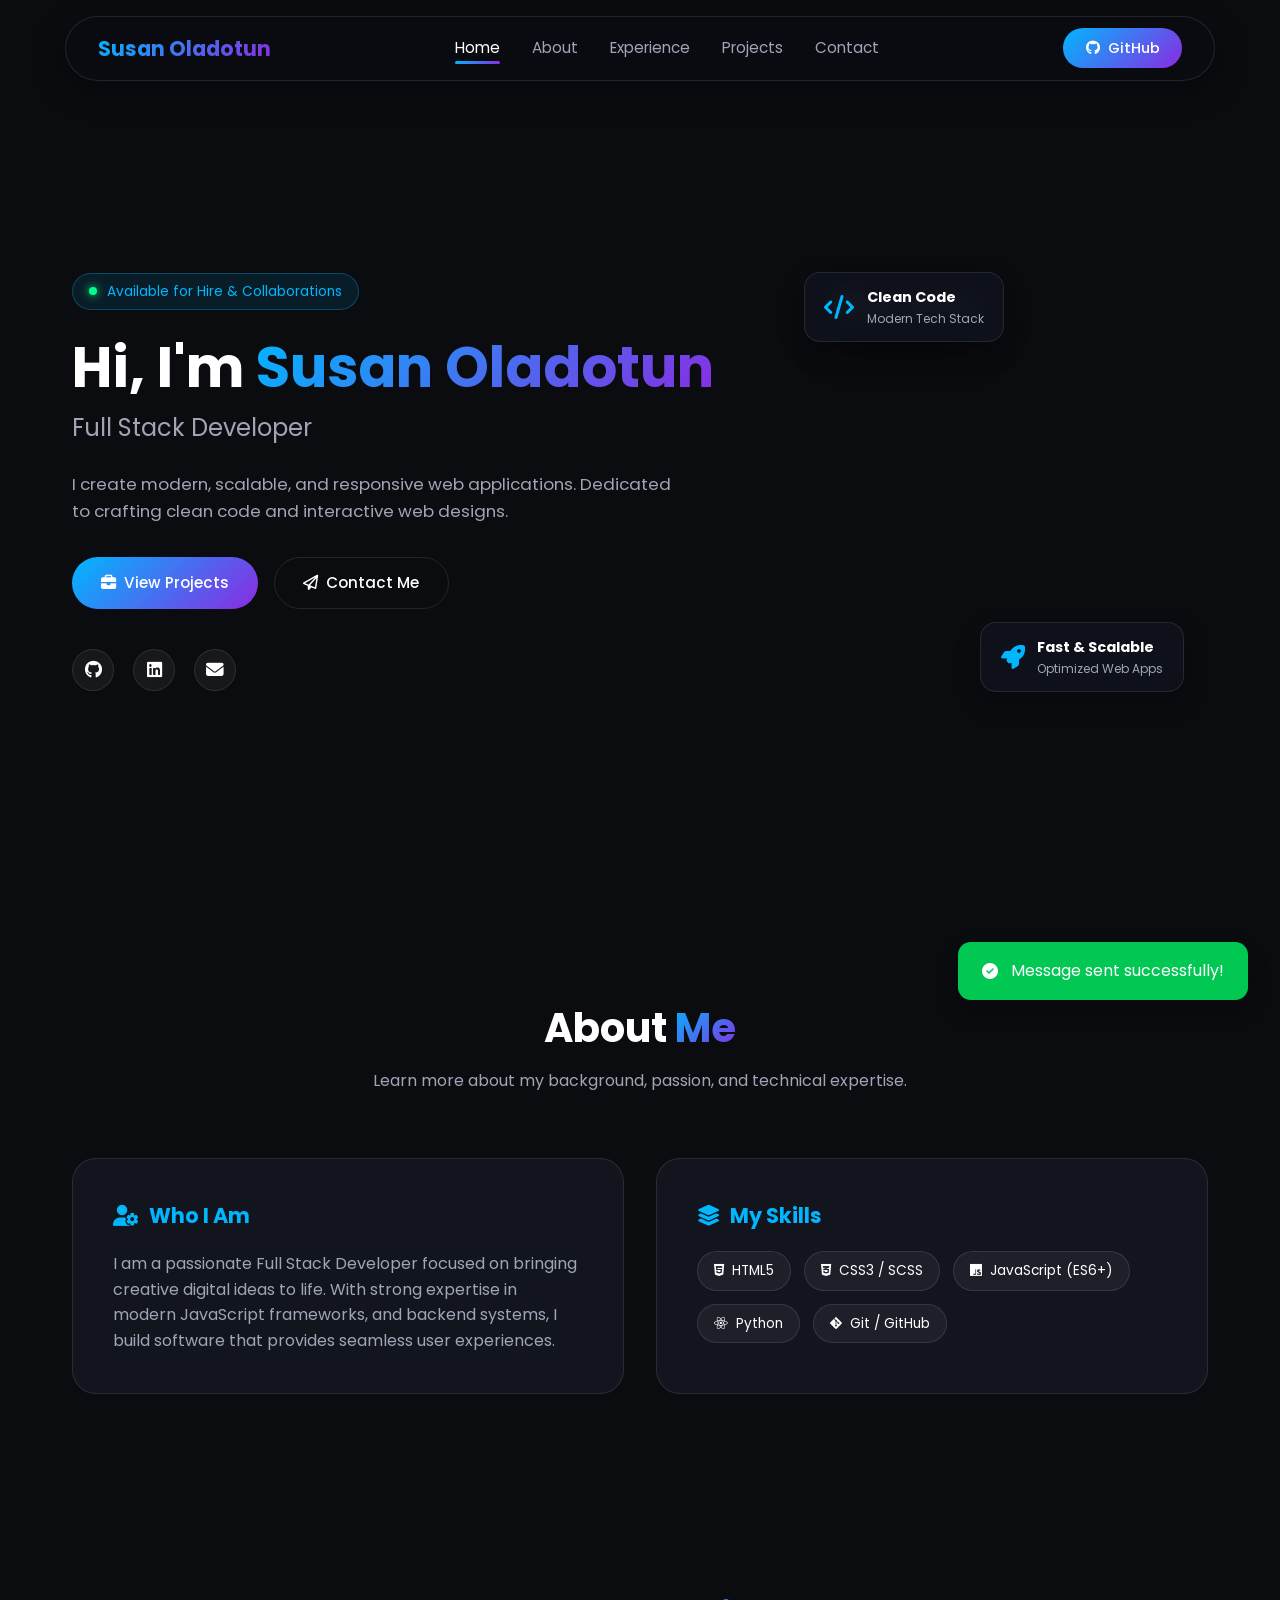
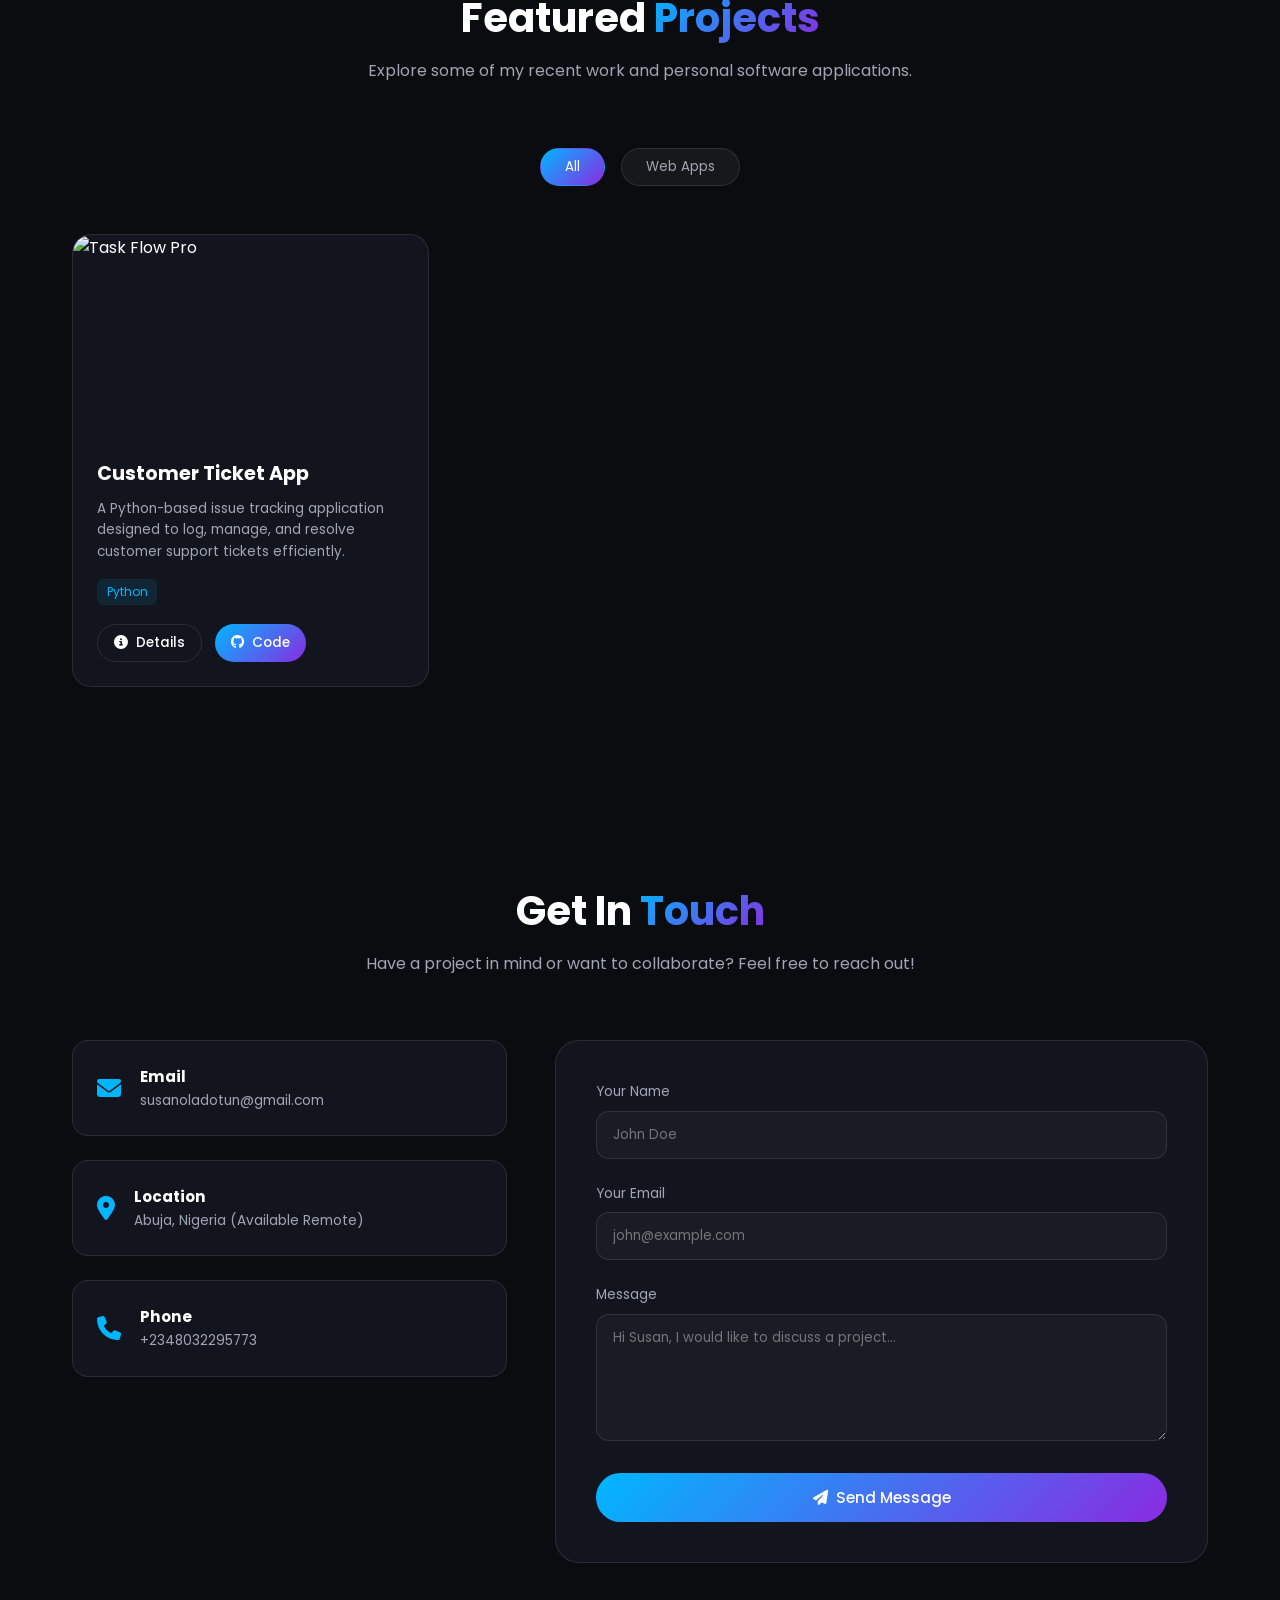
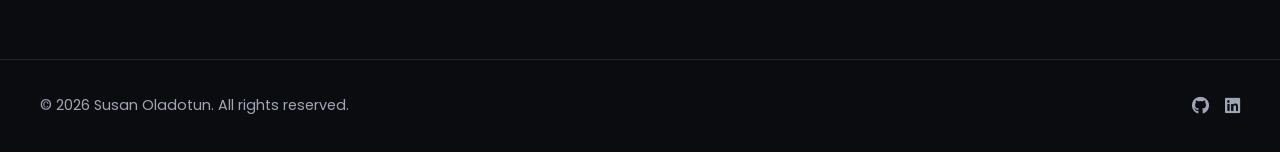
==== index.html @ 7b650ba0 "Add files via upload" ====
<!DOCTYPE html>
<html lang="en">
<head>
    <meta charset="UTF-8">
    <meta name="viewport" content="width=device-width, initial-scale=1.0">
    <title>Susan Oladotun | Portfolio</title>
    <!-- Google Fonts -->
    <link rel="preconnect" href="https://fonts.googleapis.com">
    <link rel="preconnect" href="https://fonts.gstatic.com" crossorigin>
    <link href="https://fonts.googleapis.com/css2?family=Poppins:wght@300;400;500;600;700&display=swap" rel="stylesheet">
    <!-- FontAwesome Icons CDN -->
    <link rel="stylesheet" href="https://cdnjs.cloudflare.com/ajax/libs/font-awesome/6.4.0/css/all.min.css">
    <!-- Custom CSS -->
    <link rel="stylesheet" href="style.css">
</head>
<body>

    <!-- Header / Navigation -->
    <header id="header">
        <a href="#" class="logo">
            <span>Susan Oladotun</span>
        </a>

        <ul class="nav-links" id="nav-links">
            <li><a href="#hero" class="nav-link active">Home</a></li>
            <li><a href="#about" class="nav-link">About</a></li>
            <li><a href="#experience" class="nav-link">Experience</a></li>
            <li><a href="#projects" class="nav-link">Projects</a></li>
            <li><a href="#contact" class="nav-link">Contact</a></li>
        </ul>

        <button class="visit-btn" onclick="window.open('https://github.com', '_blank')">
            <i class="fa-brands fa-github"></i> GitHub
        </button>

        <i class="fa-solid fa-bars" id="menu-icon"></i>
    </header>

    <!-- Toast Notification -->
    <div id="toast" class="toast">
        <i class="fa-solid fa-circle-check"></i>
        <span id="toast-msg">Message sent successfully!</span>
    </div>

    <!-- Project Modal -->
    <div id="project-modal" class="modal">
        <div class="modal-content">
            <span class="close-modal">&times;</span>
            <div class="modal-body">
                <div class="modal-header">
                    <h3 id="modal-title">Project Title</h3>
                    <div id="modal-tags" class="project-tags"></div>
                </div>
                <p id="modal-desc">Project detailed description will go here.</p>
                <div class="modal-actions">
                    <a href="#" id="modal-demo" target="_blank" class="btn btn-primary btn-sm"><i class="fa-solid fa-arrow-up-right-from-square"></i> Live Demo</a>
                    <a href="#" id="modal-code" target="_blank" class="btn btn-secondary btn-sm"><i class="fa-brands fa-github"></i> Source Code</a>
                </div>
            </div>
        </div>
    </div>

    <main>
        <!-- Hero Section -->
        <section id="hero" class="hero-section">
            <div class="hero-container">
                <div class="hero-text">
                    <div class="badge">
                        <span class="badge-dot"></span> Available for Hire & Collaborations
                    </div>
                    <h1>Hi, I'm <span class="gradient-text">Susan Oladotun</span></h1>
                    <h2 class="sub-heading">Full Stack Developer</h2>
                    <p class="hero-bio">
                        I create modern, scalable, and responsive web applications. Dedicated to crafting clean code and interactive web designs.
                    </p>
                    <div class="hero-buttons">
                        <a href="#projects" class="btn btn-primary"><i class="fa-solid fa-briefcase"></i> View Projects</a>
                        <a href="#contact" class="btn btn-secondary"><i class="fa-regular fa-paper-plane"></i> Contact Me</a>
                    </div>
                    <div class="social-links">
                        <a href="https://github.com/susanoladotun-cpu" target="_blank" title="GitHub"><i class="fa-brands fa-github"></i></a>
                        <a href="https://www.linkedin.com/in/susan-oladotun-58031a1ba?utm_source=share_via&utm_content=profile&utm_medium=member_android" target="_blank" title="LinkedIn"><i class="fa-brands fa-linkedin"></i></a>
                        <a href="mailto:susanoladotun@gmail.com" title="Email"><i class="fa-solid fa-envelope"></i></a>
                    </div>
                </div>

                <div class="hero-image-container">
                    <div class="image-wrapper">
                        <!-- Profile Image -->
                        <img src="c:\Users\HP\Downloads\Susan.jpg" alt="Susan Oladotun" class="profile-img">
                        <div class="floating-badge badge-1">
                            <i class="fa-solid fa-code"></i>
                            <div>
                                <h4>Clean Code</h4>
                                <p>Modern Tech Stack</p>
                            </div>
                        </div>
                        <div class="floating-badge badge-2">
                            <i class="fa-solid fa-rocket"></i>
                            <div>
                                <h4>Fast & Scalable</h4>
                                <p>Optimized Web Apps</p>
                            </div>
                        </div>
                    </div>
                </div>
            </div>
        </section>

        <!-- About Section -->
        <section id="about" class="section">
            <div class="section-title">
                <h2>About <span class="gradient-text">Me</span></h2>
                <p>Learn more about my background, passion, and technical expertise.</p>
            </div>

            <div class="about-grid">
                <div class="about-card">
                    <h3><i class="fa-solid fa-user-gear"></i> Who I Am</h3>
                    <p>
                        I am a passionate Full Stack Developer focused on bringing creative digital ideas to life. With strong expertise in modern JavaScript frameworks, and backend systems, I build software that provides seamless user experiences.
                    </p>
                </div>

                <div class="about-card">
                    <h3><i class="fa-solid fa-layer-group"></i> My Skills</h3>
                    <div class="skills-container">
                        <div class="skill-pill"><i class="fa-brands fa-html5"></i> HTML5</div>
                        <div class="skill-pill"><i class="fa-brands fa-css3-alt"></i> CSS3 / SCSS</div>
                        <div class="skill-pill"><i class="fa-brands fa-js"></i> JavaScript (ES6+)</div>
                        <div class="skill-pill"><i class="fa-brands fa-react"></i> Python</div>
                        <div class="skill-pill"><i class="fa-brands fa-git-alt"></i> Git / GitHub</div>
                    </div>
                </div>
            </div>
        </section>

        <!-- Projects Section -->
        <section id="projects" class="section">
            <div class="section-title">
                <h2>Featured <span class="gradient-text">Projects</span></h2>
                <p>Explore some of my recent work and personal software applications.</p>
            </div>

            <div class="filter-container">
                <button class="filter-btn active" data-filter="all">All</button>
                <button class="filter-btn" data-filter="web">Web Apps</button>
            </div>

            <div class="projects-grid">
                <!-- Project 1 -->
                <div class="project-card" data-category="web" data-title="Task Flow Pro" data-desc="A full-featured project management web app equipped with drag-and-drop task boards, real-time sync, and progress charts." data-tags="React,Node.js,MongoDB" data-demo="https://example.com" data-code="https://github.com">
                    <div class="project-img-wrapper">
                        <img src="https://images.unsplash.com/photo-1507238691740-187a5b1d37b8?auto=format&fit=crop&q=80&w=800" alt="Task Flow Pro">
                    </div>
                    <div class="project-info">
                        <h3>Customer Ticket App</h3>
                        <p>A Python-based issue tracking application designed to log, manage, and resolve customer support tickets efficiently.</p>
                        <div class="project-tags">
                            <span>Python</span>
                        </div>
                        <div class="project-links">
                            <button class="btn btn-secondary btn-sm open-modal"><i class="fa-solid fa-circle-info"></i> Details</button>
                            <a href="https://github.com/susanoladotun-cpu/Customer-Ticket1" target="_blank" class="btn btn-primary btn-sm"><i class="fa-brands fa-github"></i> Code</a>
                        </div>
                    </div>
                </div>

                </div>
            </div>
        </section>

        <!-- Contact Section -->
        <section id="contact" class="section">
            <div class="section-title">
                <h2>Get In <span class="gradient-text">Touch</span></h2>
                <p>Have a project in mind or want to collaborate? Feel free to reach out!</p>
            </div>

            <div class="contact-container">
                <div class="contact-info">
                    <div class="contact-card">
                        <i class="fa-solid fa-envelope"></i>
                        <div>
                            <h4>Email</h4>
                            <p>susanoladotun@gmail.com</p>
                        </div>
                    </div>

                    <div class="contact-card">
                        <i class="fa-solid fa-location-dot"></i>
                        <div>
                            <h4>Location</h4>
                            <p>Abuja, Nigeria (Available Remote)</p>
                        </div>
                    </div>

                    <div class="contact-card">
                        <i class="fa-solid fa-phone"></i>
                        <div>
                            <h4>Phone</h4>
                            <p>+2348032295773</p>
                        </div>
                    </div>
                </div>

                <form id="contact-form" class="contact-form">
                    <div class="form-group">
                        <label for="name">Your Name</label>
                        <input type="text" id="name" required placeholder="John Doe">
                    </div>

                    <div class="form-group">
                        <label for="email">Your Email</label>
                        <input type="email" id="email" required placeholder="john@example.com">
                    </div>

                    <div class="form-group">
                        <label for="message">Message</label>
                        <textarea id="message" rows="5" required placeholder="Hi Susan, I would like to discuss a project..."></textarea>
                    </div>

                    <button type="submit" class="btn btn-primary btn-block">
                        <i class="fa-solid fa-paper-plane"></i> Send Message
                    </button>
                </form>
            </div>
        </section>
    </main>

    <!-- Footer -->
    <footer>
        <div class="footer-content">
            <p>&copy; <span id="year"></span> Susan Oladotun. All rights reserved.</p>
            <div class="footer-socials">
                <a href="https://github.com/susanoladotun-cpu" target="_blank"><i class="fa-brands fa-github"></i></a>
                <a href="https://www.linkedin.com/in/susan-oladotun-58031a1ba?utm_source=share_via&utm_content=profile&utm_medium=member_android" target="_blank"><i class="fa-brands fa-linkedin"></i></a>
            </div>
        </div>
    </footer>

    <!-- Custom JavaScript -->
    <script src="script.js"></script>
</body>
</html>
---- style.css ----
* {
    margin: 0;
    padding: 0;
    box-sizing: border-box;
    font-family: 'Poppins', sans-serif;
    scroll-behavior: smooth;
    list-style: none;
    text-decoration: none;
}

:root {
    --bg-dark: #0b0c10;
    --bg-card: rgba(22, 25, 35, 0.75);
    --primary-gradient: linear-gradient(135deg, #00b7ff, #8a2be2);
    --primary-color: #00b7ff;
    --secondary-color: #8a2be2;
    --text-white: #ffffff;
    --text-dim: #a0a5b5;
    --border-color: rgba(255, 255, 255, 0.1);
}

body {
    background-color: var(--bg-dark);
    color: var(--text-white);
    overflow-x: hidden;
    line-height: 1.6;
}

header {
    position: fixed;
    top: 1rem;
    left: 50%;
    transform: translateX(-50%);
    display: flex;
    align-items: center;
    justify-content: space-between;
    gap: 2rem;
    background-color: rgba(10, 12, 18, 0.85);
    backdrop-filter: blur(12px);
    border: 1px solid var(--border-color);
    color: var(--text-white);
    padding: 0.7rem 2rem;
    border-radius: 3rem;
    z-index: 1000;
    width: 90%;
    max-width: 1150px;
    box-shadow: 0 8px 32px 0 rgba(0, 0, 0, 0.37);
    transition: all 0.3s ease;
}

.logo {
    color: var(--text-white);
    font-size: 1.3rem;
    font-weight: 700;
    white-space: nowrap;
    transition: 0.3s ease-in-out;
}

.logo span {
    background: var(--primary-gradient);
    -webkit-background-clip: text;
    -webkit-text-fill-color: transparent;
}

.logo:hover {
    transform: scale(1.05);
}

.nav-links {
    display: flex;
    gap: 2rem;
}

.nav-link {
    position: relative;
    color: var(--text-dim);
    font-weight: 400;
    font-size: 0.95rem;
    transition: 0.3s ease;
}

.nav-link:hover, .nav-link.active {
    color: var(--text-white);
}

.nav-link::before {
    position: absolute;
    content: '';
    width: 0;
    left: 0;
    height: 3px;
    bottom: -6px;
    border-radius: 1rem;
    transition: 0.3s ease-in-out;
    background: var(--primary-gradient);
}

.nav-link:hover::before, .nav-link.active::before {
    width: 100%;
}

.visit-btn {
    padding: 0.6rem 1.4rem;
    border-radius: 3rem;
    border: none;
    font-weight: 500;
    font-size: 0.9rem;
    color: var(--text-white);
    cursor: pointer;
    white-space: nowrap;
    transition: 0.3s ease-in-out;
    background: var(--primary-gradient);
    display: flex;
    align-items: center;
    gap: 0.5rem;
}

.visit-btn:hover {
    transform: translateY(-2px);
    box-shadow: 0 5px 15px rgba(0, 183, 255, 0.4);
}

#menu-icon {
    font-size: 1.5rem;
    cursor: pointer;
    display: none;
}

.gradient-text {
    background: var(--primary-gradient);
    -webkit-background-clip: text;
    -webkit-text-fill-color: transparent;
}

.btn {
    padding: 0.8rem 1.8rem;
    border-radius: 2rem;
    font-weight: 500;
    font-size: 0.95rem;
    cursor: pointer;
    transition: all 0.3s ease;
    display: inline-flex;
    align-items: center;
    justify-content: center;
    gap: 0.5rem;
}

.btn-primary {
    background: var(--primary-gradient);
    color: var(--text-white);
    border: none;
}

.btn-primary:hover {
    transform: translateY(-3px);
    box-shadow: 0 10px 20px rgba(0, 183, 255, 0.3);
}

.btn-secondary {
    background: transparent;
    color: var(--text-white);
    border: 1px solid var(--border-color);
}

.btn-secondary:hover {
    background: rgba(255, 255, 255, 0.05);
    border-color: var(--primary-color);
    transform: translateY(-3px);
}

.btn-sm {
    padding: 0.5rem 1rem;
    font-size: 0.85rem;
}

.btn-block {
    width: 100%;
}

.section {
    padding: 6rem 2rem;
    max-width: 1200px;
    margin: 0 auto;
}

.section-title {
    text-align: center;
    margin-bottom: 4rem;
}

.section-title h2 {
    font-size: 2.5rem;
    margin-bottom: 0.5rem;
}

.section-title p {
    color: var(--text-dim);
    font-size: 1rem;
}

.hero-section {
    min-height: 100vh;
    display: flex;
    align-items: center;
    padding: 8rem 2rem 4rem;
    max-width: 1200px;
    margin: 0 auto;
}

.hero-container {
    display: grid;
    grid-template-columns: 1.2fr 0.8fr;
    gap: 4rem;
    align-items: center;
    width: 100%;
}

.badge {
    display: inline-flex;
    align-items: center;
    gap: 0.6rem;
    background: rgba(0, 183, 255, 0.1);
    border: 1px solid rgba(0, 183, 255, 0.3);
    padding: 0.4rem 1rem;
    border-radius: 2rem;
    font-size: 0.85rem;
    color: var(--primary-color);
    margin-bottom: 1.5rem;
}

.badge-dot {
    width: 8px;
    height: 8px;
    background-color: #00ff88;
    border-radius: 50%;
    box-shadow: 0 0 10px #00ff88;
}

.hero-text h1 {
    font-size: 3.5rem;
    line-height: 1.2;
    margin-bottom: 0.5rem;
}

.hero-text h2.sub-heading {
    font-size: 1.5rem;
    color: var(--text-dim);
    font-weight: 400;
    margin-bottom: 1.5rem;
}

.hero-bio {
    color: var(--text-dim);
    font-size: 1.05rem;
    margin-bottom: 2rem;
    max-width: 600px;
}

.hero-buttons {
    display: flex;
    gap: 1rem;
    margin-bottom: 2.5rem;
    flex-wrap: wrap;
}

.social-links {
    display: flex;
    gap: 1.2rem;
}

.social-links a {
    width: 42px;
    height: 42px;
    border-radius: 50%;
    background: rgba(255, 255, 255, 0.05);
    border: 1px solid var(--border-color);
    color: var(--text-white);
    display: flex;
    align-items: center;
    justify-content: center;
    font-size: 1.1rem;
    transition: 0.3s ease;
}

.social-links a:hover {
    background: var(--primary-gradient);
    transform: translateY(-3px);
}

/* Profile Image Display */
.hero-image-container {
    position: relative;
    display: flex;
    justify-content: center;
}

.image-wrapper {
    position: relative;
    width: 320px;
    height: 380px;
}

.profile-img {
    width: 100%;
    height: 100%;
    object-fit: cover;
    border-radius: 2rem;
    border: 2px solid var(--border-color);
    box-shadow: 0 20px 40px rgba(0, 0, 0, 0.5);
}

.floating-badge {
    position: absolute;
    background: rgba(15, 18, 28, 0.9);
    backdrop-filter: blur(10px);
    border: 1px solid var(--border-color);
    padding: 0.8rem 1.2rem;
    border-radius: 1rem;
    display: flex;
    align-items: center;
    gap: 0.8rem;
    box-shadow: 0 10px 25px rgba(0, 0, 0, 0.3);
}

.floating-badge i {
    font-size: 1.5rem;
    color: var(--primary-color);
}

.floating-badge h4 {
    font-size: 0.9rem;
}

.floating-badge p {
    font-size: 0.75rem;
    color: var(--text-dim);
}

.badge-1 {
    top: -20px;
    left: -30px;
}

.badge-2 {
    bottom: -20px;
    right: -30px;
}


.about-grid {
    display: grid;
    grid-template-columns: 1fr 1fr;
    gap: 2rem;
}

.about-card {
    background: var(--bg-card);
    border: 1px solid var(--border-color);
    padding: 2.5rem;
    border-radius: 1.5rem;
}

.about-card h3 {
    font-size: 1.3rem;
    margin-bottom: 1.2rem;
    display: flex;
    align-items: center;
    gap: 0.6rem;
    color: var(--primary-color);
}

.about-card p {
    color: var(--text-dim);
}

.skills-container {
    display: flex;
    flex-wrap: wrap;
    gap: 0.8rem;
}

.skill-pill {
    background: rgba(255, 255, 255, 0.05);
    border: 1px solid var(--border-color);
    padding: 0.5rem 1rem;
    border-radius: 2rem;
    font-size: 0.85rem;
    display: flex;
    align-items: center;
    gap: 0.5rem;
    transition: 0.3s ease;
}

.skill-pill:hover {
    border-color: var(--primary-color);
    color: var(--primary-color);
    transform: translateY(-2px);
}


.timeline {
    position: relative;
    max-width: 800px;
    margin: 0 auto;
}

.timeline::before {
    content: '';
    position: absolute;
    width: 2px;
    background: var(--border-color);
    top: 0;
    bottom: 0;
    left: 20px;
}

.timeline-item {
    position: relative;
    padding-left: 3rem;
    margin-bottom: 2.5rem;
}

.timeline-dot {
    position: absolute;
    left: 12px;
    top: 5px;
    width: 18px;
    height: 18px;
    border-radius: 50%;
    background: var(--primary-gradient);
    border: 4px solid var(--bg-dark);
}

.timeline-content {
    background: var(--bg-card);
    border: 1px solid var(--border-color);
    padding: 1.8rem;
    border-radius: 1rem;
}

.timeline-date {
    font-size: 0.85rem;
    color: var(--primary-color);
    margin-bottom: 0.4rem;
    font-weight: 500;
}

.timeline-content h3 {
    font-size: 1.2rem;
}

.timeline-content h4 {
    font-size: 0.95rem;
    color: var(--text-dim);
    margin-bottom: 0.8rem;
    font-weight: 400;
}

.timeline-content p {
    color: var(--text-dim);
    font-size: 0.9rem;
}

.filter-container {
    display: flex;
    justify-content: center;
    gap: 1rem;
    margin-bottom: 3rem;
    flex-wrap: wrap;
}

.filter-btn {
    background: rgba(255, 255, 255, 0.05);
    border: 1px solid var(--border-color);
    color: var(--text-dim);
    padding: 0.5rem 1.5rem;
    border-radius: 2rem;
    cursor: pointer;
    transition: 0.3s ease;
}

.filter-btn:hover, .filter-btn.active {
    background: var(--primary-gradient);
    color: var(--text-white);
    border-color: transparent;
}

.projects-grid {
    display: grid;
    grid-template-columns: repeat(auto-fill, minmax(320px, 1fr));
    gap: 2rem;
}

.project-card {
    background: var(--bg-card);
    border: 1px solid var(--border-color);
    border-radius: 1.2rem;
    overflow: hidden;
    transition: 0.3s ease;
}

.project-card:hover {
    transform: translateY(-8px);
    border-color: rgba(0, 183, 255, 0.4);
}

.project-img-wrapper {
    height: 200px;
    overflow: hidden;
}

.project-img-wrapper img {
    width: 100%;
    height: 100%;
    object-fit: cover;
    transition: 0.5s ease;
}

.project-card:hover .project-img-wrapper img {
    transform: scale(1.1);
}

.project-info {
    padding: 1.5rem;
}

.project-info h3 {
    font-size: 1.2rem;
    margin-bottom: 0.5rem;
}

.project-info p {
    color: var(--text-dim);
    font-size: 0.85rem;
    margin-bottom: 1rem;
}

.project-tags {
    display: flex;
    gap: 0.5rem;
    margin-bottom: 1.2rem;
    flex-wrap: wrap;
}

.project-tags span {
    background: rgba(0, 183, 255, 0.1);
    color: var(--primary-color);
    font-size: 0.75rem;
    padding: 0.2rem 0.6rem;
    border-radius: 0.4rem;
}

.project-links {
    display: flex;
    gap: 0.8rem;
}

.contact-container {
    display: grid;
    grid-template-columns: 0.8fr 1.2fr;
    gap: 3rem;
}

.contact-info {
    display: flex;
    flex-direction: column;
    gap: 1.5rem;
}

.contact-card {
    background: var(--bg-card);
    border: 1px solid var(--border-color);
    padding: 1.5rem;
    border-radius: 1rem;
    display: flex;
    align-items: center;
    gap: 1.2rem;
}

.contact-card i {
    font-size: 1.5rem;
    color: var(--primary-color);
}

.contact-card h4 {
    font-size: 0.95rem;
}

.contact-card p {
    color: var(--text-dim);
    font-size: 0.85rem;
}

.contact-form {
    background: var(--bg-card);
    border: 1px solid var(--border-color);
    padding: 2.5rem;
    border-radius: 1.5rem;
}

.form-group {
    margin-bottom: 1.5rem;
}

.form-group label {
    display: block;
    margin-bottom: 0.5rem;
    font-size: 0.85rem;
    color: var(--text-dim);
}

.form-group input, .form-group textarea {
    width: 100%;
    padding: 0.8rem 1rem;
    background: rgba(255, 255, 255, 0.03);
    border: 1px solid var(--border-color);
    border-radius: 0.8rem;
    color: var(--text-white);
    outline: none;
    transition: 0.3s ease;
}

.form-group input:focus, .form-group textarea:focus {
    border-color: var(--primary-color);
    box-shadow: 0 0 10px rgba(0, 183, 255, 0.2);
}

.modal {
    display: none;
    position: fixed;
    top: 0;
    left: 0;
    width: 100%;
    height: 100%;
    background: rgba(0, 0, 0, 0.8);
    backdrop-filter: blur(5px);
    z-index: 2000;
    align-items: center;
    justify-content: center;
}

.modal-content {
    background: #141722;
    border: 1px solid var(--border-color);
    padding: 2rem;
    border-radius: 1.5rem;
    max-width: 500px;
    width: 90%;
    position: relative;
}

.close-modal {
    position: absolute;
    top: 1rem;
    right: 1.5rem;
    font-size: 1.8rem;
    cursor: pointer;
    color: var(--text-dim);
}

.modal-header {
    margin-bottom: 1rem;
}

.modal-header h3 {
    font-size: 1.5rem;
    margin-bottom: 0.5rem;
}

#modal-desc {
    color: var(--text-dim);
    margin-bottom: 1.5rem;
}

.modal-actions {
    display: flex;
    gap: 1rem;
}

.toast {
    position: fixed;
    bottom: -100px;
    right: 2rem;
    background: #00c853;
    color: white;
    padding: 1rem 1.5rem;
    border-radius: 0.8rem;
    display: flex;
    align-items: center;
    gap: 0.8rem;
    box-shadow: 0 10px 20px rgba(0, 0, 0, 0.3);
    transition: 0.4s ease;
    z-index: 3000;
}

.toast.show {
    bottom: 2rem;
}

footer {
    border-top: 1px solid var(--border-color);
    padding: 2rem;
    text-align: center;
}

.footer-content {
    max-width: 1200px;
    margin: 0 auto;
    display: flex;
    justify-content: space-between;
    align-items: center;
    flex-wrap: wrap;
    gap: 1rem;
}

.footer-content p {
    color: var(--text-dim);
    font-size: 0.9rem;
}

.footer-socials {
    display: flex;
    gap: 1rem;
}

.footer-socials a {
    color: var(--text-dim);
    font-size: 1.1rem;
    transition: 0.3s ease;
}

.footer-socials a:hover {
    color: var(--primary-color);
}

@media (max-width: 992px) {
    .hero-container, .about-grid, .contact-container {
        grid-template-columns: 1fr;
    }

    .hero-text {
        text-align: center;
    }

    .badge, .hero-bio {
        margin-left: auto;
        margin-right: auto;
    }

    .hero-buttons, .social-links {
        justify-content: center;
    }

    .footer-content {
        flex-direction: column;
        justify-content: center;
    }
}

@media (max-width: 768px) {
    #menu-icon {
        display: block;
    }

    .nav-links {
        position: absolute;
        top: 100%;
        left: 0;
        width: 100%;
        padding: 1.5rem;
        background: rgba(10, 12, 18, 0.95);
        backdrop-filter: blur(15px);
        border: 1px solid var(--border-color);
        border-radius: 1.5rem;
        flex-direction: column;
        align-items: center;
        gap: 1.2rem;
        display: none;
        margin-top: 0.5rem;
    }

    .nav-links.active {
        display: flex;
    }

    .visit-btn {
        display: none;
    }

    .hero-text h1 {
        font-size: 2.5rem;
    }

    .image-wrapper {
        width: 260px;
        height: 320px;
    }

    .badge-1, .badge-2 {
        position: relative;
        top: auto;
        bottom: auto;
        left: auto;
        right: auto;
        margin-top: 1rem;
    }
}
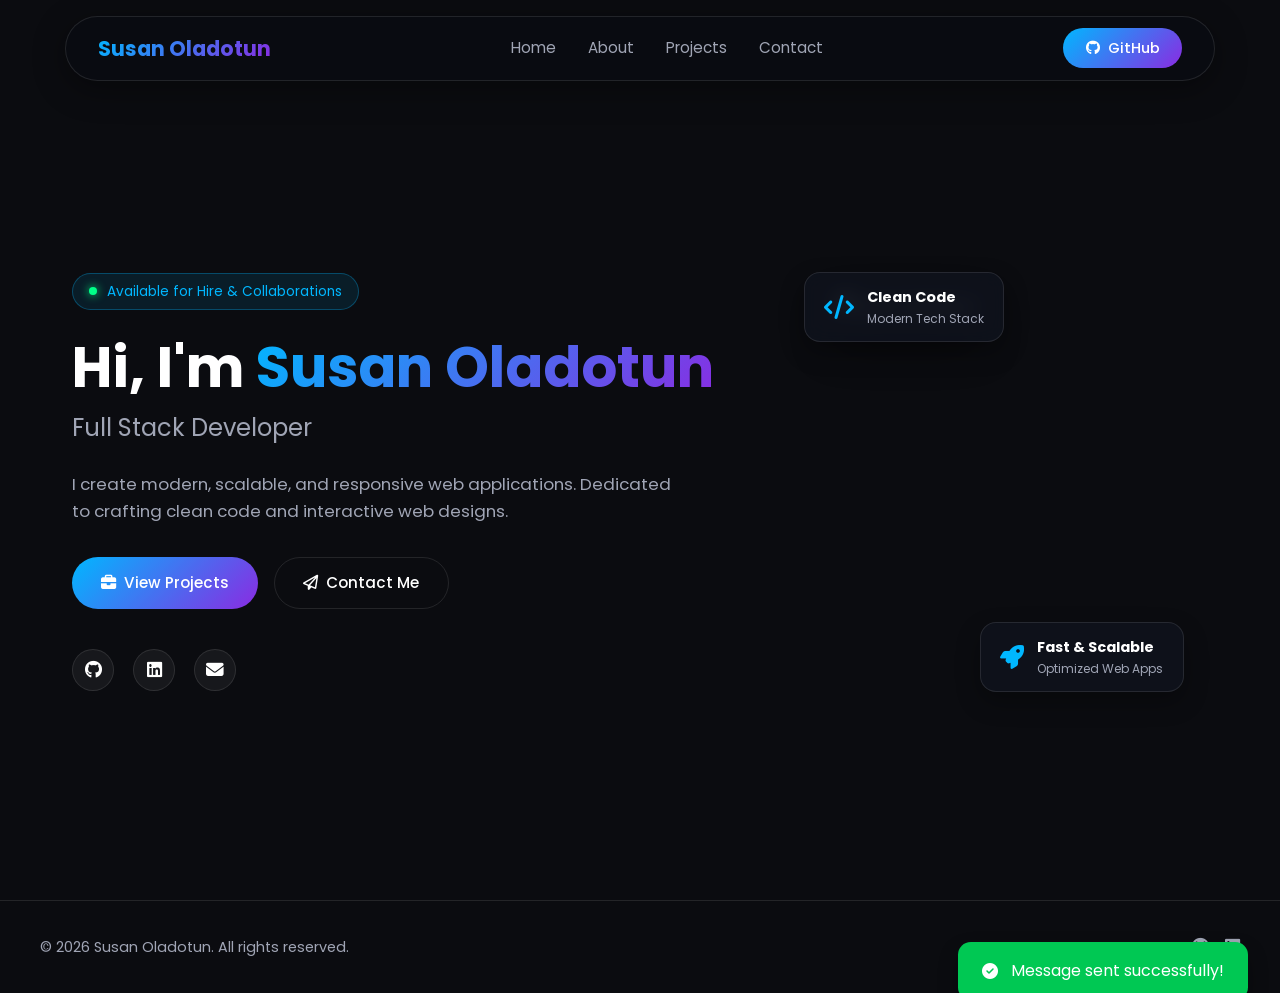
==== commit 4c240d96: "Update index.html" ====
--- a/index.html
+++ b/index.html
@@ -3,7 +3,7 @@
 <head>
     <meta charset="UTF-8">
     <meta name="viewport" content="width=device-width, initial-scale=1.0">
-    <title>Susan Oladotun | Portfolio</title>
+    <title>Susan Oladotun | Home</title>
     <!-- Google Fonts -->
     <link rel="preconnect" href="https://fonts.googleapis.com">
     <link rel="preconnect" href="https://fonts.gstatic.com" crossorigin>
@@ -17,16 +17,15 @@
 
     <!-- Header / Navigation -->
     <header id="header">
-        <a href="#" class="logo">
+        <a href="index.html" class="logo">
             <span>Susan Oladotun</span>
         </a>
 
         <ul class="nav-links" id="nav-links">
-            <li><a href="#hero" class="nav-link active">Home</a></li>
-            <li><a href="#about" class="nav-link">About</a></li>
-            <li><a href="#experience" class="nav-link">Experience</a></li>
-            <li><a href="#projects" class="nav-link">Projects</a></li>
-            <li><a href="#contact" class="nav-link">Contact</a></li>
+            <li><a href="index.html" class="nav-link active">Home</a></li>
+            <li><a href="about.html" class="nav-link">About</a></li>
+            <li><a href="projects.html" class="nav-link">Projects</a></li>
+            <li><a href="contact.html" class="nav-link">Contact</a></li>
         </ul>
 
         <button class="visit-btn" onclick="window.open('https://github.com', '_blank')">
@@ -74,8 +73,8 @@
                         I create modern, scalable, and responsive web applications. Dedicated to crafting clean code and interactive web designs.
                     </p>
                     <div class="hero-buttons">
-                        <a href="#projects" class="btn btn-primary"><i class="fa-solid fa-briefcase"></i> View Projects</a>
-                        <a href="#contact" class="btn btn-secondary"><i class="fa-regular fa-paper-plane"></i> Contact Me</a>
+                        <a href="projects.html" class="btn btn-primary"><i class="fa-solid fa-briefcase"></i> View Projects</a>
+                        <a href="contact.html" class="btn btn-secondary"><i class="fa-regular fa-paper-plane"></i> Contact Me</a>
                     </div>
                     <div class="social-links">
                         <a href="https://github.com/susanoladotun-cpu" target="_blank" title="GitHub"><i class="fa-brands fa-github"></i></a>
@@ -106,126 +105,6 @@
                 </div>
             </div>
         </section>
-
-        <!-- About Section -->
-        <section id="about" class="section">
-            <div class="section-title">
-                <h2>About <span class="gradient-text">Me</span></h2>
-                <p>Learn more about my background, passion, and technical expertise.</p>
-            </div>
-
-            <div class="about-grid">
-                <div class="about-card">
-                    <h3><i class="fa-solid fa-user-gear"></i> Who I Am</h3>
-                    <p>
-                        I am a passionate Full Stack Developer focused on bringing creative digital ideas to life. With strong expertise in modern JavaScript frameworks, and backend systems, I build software that provides seamless user experiences.
-                    </p>
-                </div>
-
-                <div class="about-card">
-                    <h3><i class="fa-solid fa-layer-group"></i> My Skills</h3>
-                    <div class="skills-container">
-                        <div class="skill-pill"><i class="fa-brands fa-html5"></i> HTML5</div>
-                        <div class="skill-pill"><i class="fa-brands fa-css3-alt"></i> CSS3 / SCSS</div>
-                        <div class="skill-pill"><i class="fa-brands fa-js"></i> JavaScript (ES6+)</div>
-                        <div class="skill-pill"><i class="fa-brands fa-react"></i> Python</div>
-                        <div class="skill-pill"><i class="fa-brands fa-git-alt"></i> Git / GitHub</div>
-                    </div>
-                </div>
-            </div>
-        </section>
-
-        <!-- Projects Section -->
-        <section id="projects" class="section">
-            <div class="section-title">
-                <h2>Featured <span class="gradient-text">Projects</span></h2>
-                <p>Explore some of my recent work and personal software applications.</p>
-            </div>
-
-            <div class="filter-container">
-                <button class="filter-btn active" data-filter="all">All</button>
-                <button class="filter-btn" data-filter="web">Web Apps</button>
-            </div>
-
-            <div class="projects-grid">
-                <!-- Project 1 -->
-                <div class="project-card" data-category="web" data-title="Task Flow Pro" data-desc="A full-featured project management web app equipped with drag-and-drop task boards, real-time sync, and progress charts." data-tags="React,Node.js,MongoDB" data-demo="https://example.com" data-code="https://github.com">
-                    <div class="project-img-wrapper">
-                        <img src="https://images.unsplash.com/photo-1507238691740-187a5b1d37b8?auto=format&fit=crop&q=80&w=800" alt="Task Flow Pro">
-                    </div>
-                    <div class="project-info">
-                        <h3>Customer Ticket App</h3>
-                        <p>A Python-based issue tracking application designed to log, manage, and resolve customer support tickets efficiently.</p>
-                        <div class="project-tags">
-                            <span>Python</span>
-                        </div>
-                        <div class="project-links">
-                            <button class="btn btn-secondary btn-sm open-modal"><i class="fa-solid fa-circle-info"></i> Details</button>
-                            <a href="https://github.com/susanoladotun-cpu/Customer-Ticket1" target="_blank" class="btn btn-primary btn-sm"><i class="fa-brands fa-github"></i> Code</a>
-                        </div>
-                    </div>
-                </div>
-
-                </div>
-            </div>
-        </section>
-
-        <!-- Contact Section -->
-        <section id="contact" class="section">
-            <div class="section-title">
-                <h2>Get In <span class="gradient-text">Touch</span></h2>
-                <p>Have a project in mind or want to collaborate? Feel free to reach out!</p>
-            </div>
-
-            <div class="contact-container">
-                <div class="contact-info">
-                    <div class="contact-card">
-                        <i class="fa-solid fa-envelope"></i>
-                        <div>
-                            <h4>Email</h4>
-                            <p>susanoladotun@gmail.com</p>
-                        </div>
-                    </div>
-
-                    <div class="contact-card">
-                        <i class="fa-solid fa-location-dot"></i>
-                        <div>
-                            <h4>Location</h4>
-                            <p>Abuja, Nigeria (Available Remote)</p>
-                        </div>
-                    </div>
-
-                    <div class="contact-card">
-                        <i class="fa-solid fa-phone"></i>
-                        <div>
-                            <h4>Phone</h4>
-                            <p>+2348032295773</p>
-                        </div>
-                    </div>
-                </div>
-
-                <form id="contact-form" class="contact-form">
-                    <div class="form-group">
-                        <label for="name">Your Name</label>
-                        <input type="text" id="name" required placeholder="John Doe">
-                    </div>
-
-                    <div class="form-group">
-                        <label for="email">Your Email</label>
-                        <input type="email" id="email" required placeholder="john@example.com">
-                    </div>
-
-                    <div class="form-group">
-                        <label for="message">Message</label>
-                        <textarea id="message" rows="5" required placeholder="Hi Susan, I would like to discuss a project..."></textarea>
-                    </div>
-
-                    <button type="submit" class="btn btn-primary btn-block">
-                        <i class="fa-solid fa-paper-plane"></i> Send Message
-                    </button>
-                </form>
-            </div>
-        </section>
     </main>
 
     <!-- Footer -->
@@ -242,4 +121,4 @@
     <!-- Custom JavaScript -->
     <script src="script.js"></script>
 </body>
-</html>+</html>
